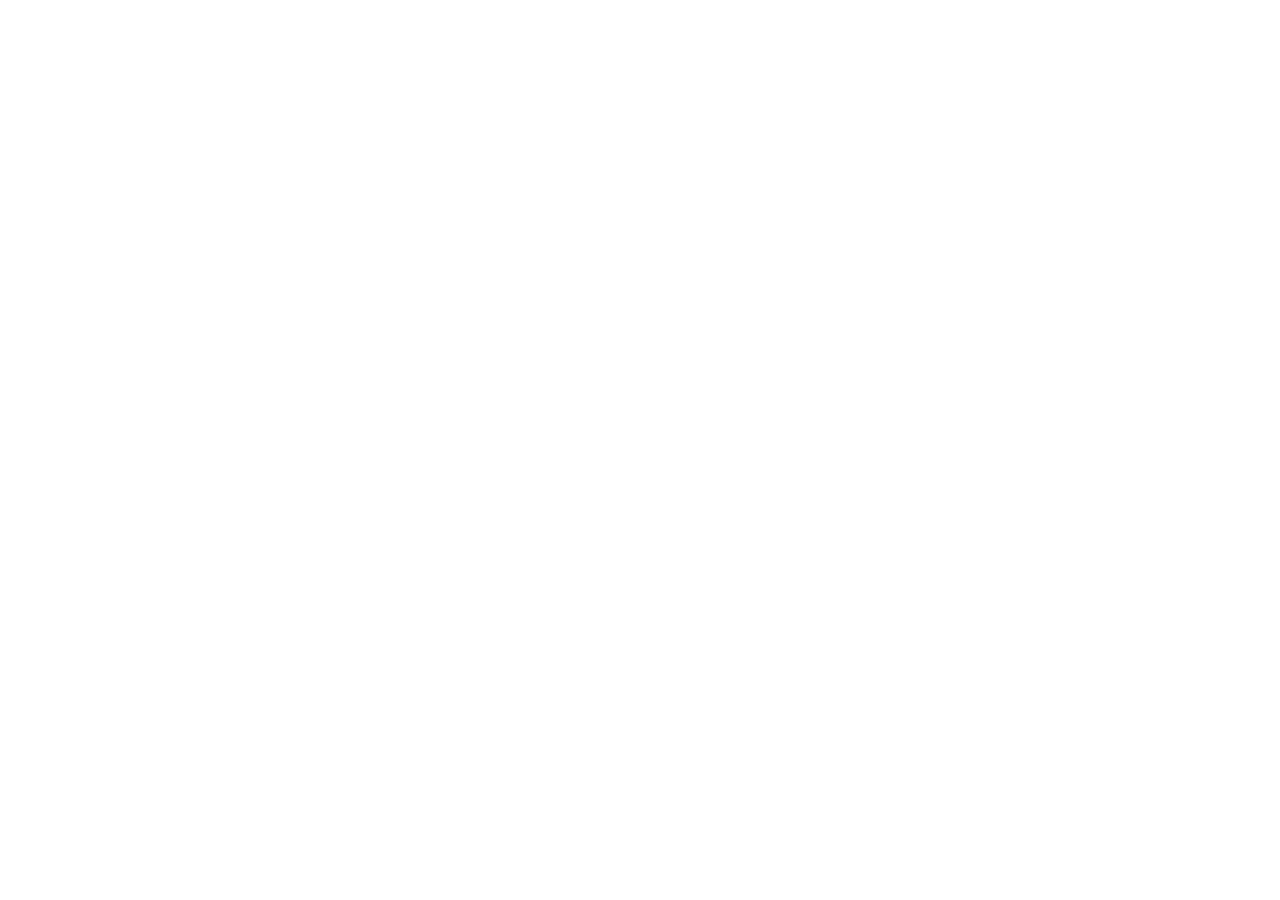
==== About Us.html @ 49855d0d "about page" ====
<!DOCTYPE html>
<html lang="en">
<head>
     <meta charset="UTF-8">
    <meta name="viewport" content="width=device-width, initial-scale=1.0">
    <title>WIM  Civil & Building Engineers Uganda</title>
    <link rel="stylesheet" href="./About Us.css">
    <meta name="description" content="WIM Services Limited is a ugandan multi-displinary engineering company 
    specializing in Road construction and water Engineering .">
</head>
<body>
    
</body>
</html>
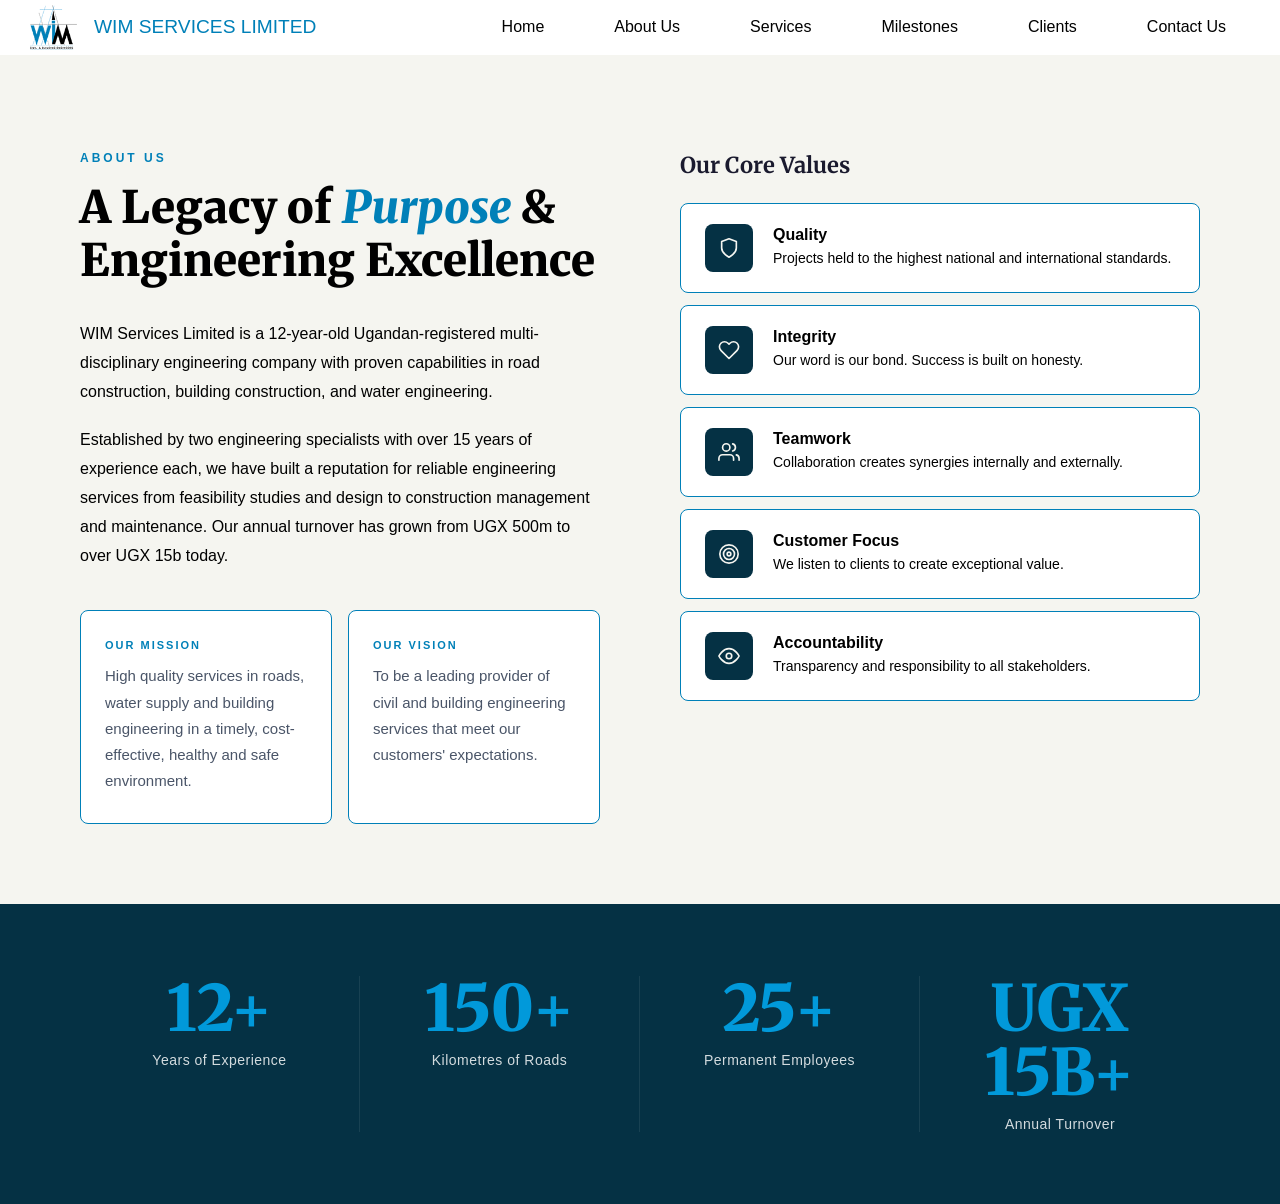
==== commit 84860b07: "Service page" ====
--- a/About Us.html
+++ b/About Us.html
@@ -3,12 +3,179 @@
 <head>
      <meta charset="UTF-8">
     <meta name="viewport" content="width=device-width, initial-scale=1.0">
-    <title>WIM  Civil & Building Engineers Uganda</title>
+    <title>WIM  Civil & Building Engineers-About us</title>
     <link rel="stylesheet" href="./About Us.css">
     <meta name="description" content="WIM Services Limited is a ugandan multi-displinary engineering company 
     specializing in Road construction and water Engineering .">
+    <link href="https://fonts.googleapis.com/css2?family=Merriweather:wght@400;700;900&family=Inter:wght@300;400;500;600&display=swap" rel="stylesheet">
 </head>
 <body>
+<!-- Reuse the same header from Index.html for consistency -->
+    <header>
+        <nav class="navbar">
+            <div class="logo">
+                <img src="./ASSETS/IMAGES/wim logo-2.png" alt="WIM Services Limited Logo">
+                <span>WIM SERVICES LIMITED</span>
+                
+            </div>
+            
+            <!-- Hamburger menu button for mobile -->
+            <button class="hamburger" id="hamburgerBtn" aria-label="Open navigation menu">
+                <span></span>
+                <span></span>
+                <span></span>
+            </button>
+
+            <ul class="nav-links">
+                <li><a href="./Index.html">Home</a></li>
+                <li><a href="./About Us.html">About Us</a></li>
+                <li><a href="#services">Services</a></li>
+                <li><a href="#Milestones">Milestones</a></li>
+                <li><a href="#clients">Clients</a></li>
+                <li><a href="#contact">Contact Us</a></li>
+
+            </ul>
+
+            <!-- Mobile Navigation Links -->
+            <ul class="nav-links-mobile">
+                <li><a href="#home">Home</a></li>
+                <li><a href="./About Us.html">About Us</a></li>
+                <li><a href="#services">Services</a></li>
+                <li><a href="#Milestones">Milestones</a></li>
+                <li><a href="#clients">Clients</a></li>
+                <li><a href="#contact">Contact Us</a></li>
+            </ul>
+
+        </nav>
+    </header>
+    <main>
     
+        <!-- About Us Content -->
+        <section id="about">
+            <div class="about-grid">
+ 
+    <!-- LEFT — Story + Mission/Vision -->
+    <div class="about-left reveal">
+      <p class="about-tag">About Us</p>
+      <h2 class="about-title">
+        A Legacy of <span class="gold">Purpose</span> &amp;<br>
+        Engineering Excellence
+      </h2>
+ 
+      <p class="about-body">
+        WIM Services Limited is a 12-year-old Ugandan-registered multi-disciplinary
+        engineering company with proven capabilities in road construction, building
+        construction, and water engineering.
+      </p>
+ 
+      <p class="about-body">
+        Established by two engineering specialists with over 15 years of experience
+        each, we have built a reputation for reliable engineering services from
+        feasibility studies and design to construction management and maintenance.
+        Our annual turnover has grown from UGX 500m to over UGX 15b today.
+      </p>
+ 
+      <div class="mv-grid">
+        <div class="mv-card">
+          <div class="mv-label">Our Mission</div>
+          <div class="mv-text">High quality services in roads, water supply and building engineering in a timely, cost-effective, healthy and safe environment.</div>
+        </div>
+        <div class="mv-card">
+          <div class="mv-label">Our Vision</div>
+          <div class="mv-text">To be a leading provider of civil and building engineering services that meet our customers' expectations.</div>
+        </div>
+       </div>
+      </div>
+
+       <!-- RIGHT — Core Values -->
+    <div class="about-right reveal-right">
+      <h3 class="values-title">Our Core Values</h3>
+      <div class="values-list">
+ 
+        <div class="value-card">
+          <div class="value-icon">
+            <!-- Shield / Quality -->
+            <svg viewBox="0 0 24 24"><path d="M12 22s8-4 8-10V5l-8-3-8 3v7c0 6 8 10 8 10z"/></svg>
+          </div>
+          <div class="value-text-wrap">
+            <div class="value-name">Quality</div>
+            <div class="value-desc">Projects held to the highest national and international standards.</div>
+          </div>
+        </div>
+ 
+        <div class="value-card">
+          <div class="value-icon">
+
+            <!-- Heart / Integrity -->
+            <svg viewBox="0 0 24 24"><path d="M20.84 4.61a5.5 5.5 0 0 0-7.78 0L12 5.67l-1.06-1.06a5.5 5.5 0 0 0-7.78 7.78l1.06 1.06L12 21.23l7.78-7.78 1.06-1.06a5.5 5.5 0 0 0 0-7.78z"/></svg>
+          </div>
+          <div class="value-text-wrap">
+            <div class="value-name">Integrity</div>
+            <div class="value-desc">Our word is our bond. Success is built on honesty.</div>
+          </div>
+        </div>
+ 
+        <div class="value-card">
+          <div class="value-icon">
+            <!-- People / Teamwork -->
+            <svg viewBox="0 0 24 24"><path d="M17 21v-2a4 4 0 0 0-4-4H5a4 4 0 0 0-4 4v2"/><circle cx="9" cy="7" r="4"/><path d="M23 21v-2a4 4 0 0 0-3-3.87"/><path d="M16 3.13a4 4 0 0 1 0 7.75"/></svg>
+          </div>
+          <div class="value-text-wrap">
+            <div class="value-name">Teamwork</div>
+            <div class="value-desc">Collaboration creates synergies internally and externally.</div>
+          </div>
+        </div>
+ 
+        <div class="value-card">
+          <div class="value-icon">
+            <!-- Target / Customer Focus -->
+            <svg viewBox="0 0 24 24"><circle cx="12" cy="12" r="10"/><circle cx="12" cy="12" r="6"/><circle cx="12" cy="12" r="2"/></svg>
+          </div>
+          <div class="value-text-wrap">
+            <div class="value-name">Customer Focus</div>
+            <div class="value-desc">We listen to clients to create exceptional value.</div>
+          </div>
+        </div>
+ 
+        <div class="value-card">
+          <div class="value-icon">
+            <!-- Eye / Accountability -->
+            <svg viewBox="0 0 24 24"><path d="M1 12s4-8 11-8 11 8 11 8-4 8-11 8-11-8-11-8z"/><circle cx="12" cy="12" r="3"/></svg>
+          </div>
+          <div class="value-text-wrap">
+            <div class="value-name">Accountability</div>
+            <div class="value-desc">Transparency and responsibility to all stakeholders.</div>
+          </div>
+        </div>
+ 
+      </div>
+    </div>
+ 
+  </div>
+
+        </section>
+
+        <!-- ══ STATS STRIP ════════════════════════════════════════ -->
+<section id="stats">
+  <div class="stats-grid">
+    <div class="stat-item reveal">
+      <div class="stat-num">12+</div>
+      <div class="stat-label">Years of Experience</div>
+    </div>
+    <div class="stat-item reveal">
+      <div class="stat-num">150+</div>
+      <div class="stat-label">Kilometres of Roads</div>
+    </div>
+    <div class="stat-item reveal">
+      <div class="stat-num">25+</div>
+      <div class="stat-label">Permanent Employees</div>
+    </div>
+    <div class="stat-item reveal">
+      <div class="stat-num">UGX 15B+</div>
+      <div class="stat-label">Annual Turnover</div>
+    </div>
+  </div>
+</section>
+    </main>
 </body>
 </html>
--- a/About Us.css
+++ b/About Us.css
@@ -0,0 +1,408 @@
+*
+{
+    margin: 0;
+    padding: 0;
+    box-sizing: border-box;
+}
+body
+{
+    min-height: 100dvh;
+   
+    background-size: cover;
+    background-repeat: no-repeat;
+    background-position: center;
+    font-family: 'Segoe UI', Tahoma, Geneva, Verdana, sans-serif;
+}
+
+
+.navbar 
+{
+    background-color: white;
+    box-shadow: 3px 3px 10px rgba(0, 0, 0, 0.2);
+    display: flex;
+    align-items: center;
+    justify-content: space-between;
+    padding: 0 24px;
+}
+
+.navbar .logo {
+    display: flex;
+    align-items: center;
+    font-size: 1.5rem;
+    font-weight: bold;
+    gap: 12px;
+}
+
+.logo img {
+    width: 58px;
+    height: auto;
+    max-height: 58px;
+}
+
+.logo span 
+{
+    color: #0080b8;
+    align-items: center;
+    font-size: 1.2rem;
+    font-weight: 500;
+}
+.navbar .nav-links,
+.navbar .nav-links-mobile {
+    display: flex;
+    list-style: none;
+    gap: 10px;
+    justify-content: flex-end;
+    align-items: center;
+    margin: 0;
+}
+.nav-links li,
+.nav-links-mobile li {
+    height: 50px;
+}
+.nav-links li a,
+.nav-links-mobile li a {
+    display: flex;
+    height: 100%;
+    padding: 0 30px;
+    text-decoration: none;
+    align-items: center;
+    color: black;
+    /*
+    font-size: 1rem;
+    line-height: 50px;
+    */
+}
+nav a:hover
+{
+    color: #0080b8;
+    transition: 0.3s ease-in-out;
+    background-color: black;
+}
+
+/* Hamburger menu button */
+.hamburger 
+{
+    display: none;
+    flex-direction: column;
+    justify-content: center;
+    align-items: center;
+    width: 40px;
+    height: 40px;
+    background: none;
+    border: none;
+    cursor: pointer;
+    z-index: 1001;
+}
+
+.hamburger span 
+{
+    width: 28px;
+    height: 3px;
+    background-color: #0080b8;
+    margin: 4px 0;
+    border-radius: 2px;
+    transition: 0.3s ease;
+}
+
+.nav-links-mobile
+{
+    position: fixed;
+    top: 0;
+    right: -250px;
+    width: 250px;
+    height: 100vh;
+    z-index: 999;
+    background-color: rgba(255, 255, 255, 0.544);
+    box-shadow: -10px 0 10px rgba(0, 0, 0, 0.2);
+    display: flex;
+    flex-direction: column;
+    align-items: flex-start;
+    justify-content: flex-start;
+    transition: right 0.3s ease;
+}
+
+.nav-links-mobile.active
+{
+    right: 0;
+}
+
+.nav-links-mobile li
+{
+    
+    width: 100%;
+    
+}
+.nav-links-mobile a
+{
+    width: 100%;
+
+    
+}
+
+/* ── ABOUT SECTION ── */
+  #about 
+  {
+    background-color: #F5F5F0;
+    padding: 96px 80px 80px;
+  }
+ 
+  .about-grid 
+  {
+    display: grid;
+    grid-template-columns: 1fr 1fr;
+    gap: 80px;
+    max-width: 1280px;
+    margin: 0 auto;
+  }
+  /* LEFT COLUMN */
+  .about-left {}
+ 
+  .about-tag 
+  {
+    font-size: 12px;
+    font-weight: 600;
+    letter-spacing: 3px;
+    text-transform: uppercase;
+    color: #0080b8;
+    margin-bottom: 16px;
+  }
+ 
+  .about-title 
+  {
+    font-family: 'Merriweather', Georgia, serif;
+    font-size: clamp(32px, 3.5vw, 48px);
+    font-weight: 900;
+    line-height: 1.2;
+    color: var(--text-dark);
+    margin-bottom: 32px;
+  }
+ 
+  .about-title .gold 
+  {
+    color: #0080b8;
+    font-style: italic;
+  }
+ 
+  .about-body {
+    font-size: 16px;
+    font-weight: 400;
+    line-height: 1.8;
+    color: var(--text-body);
+    margin-bottom: 20px;
+  }
+ 
+  /* Mission / Vision Cards */
+  .mv-grid 
+  {
+    display: grid;
+    grid-template-columns: 1fr 1fr;
+    gap: 16px;
+    margin-top: 40px;
+  }
+ 
+  .mv-card 
+  {
+    background-color: white;
+    border: 1px solid #0080b8;
+    border-radius: 8px;
+    padding: 28px 24px;
+    transition: box-shadow 0.2s;
+  }
+ 
+  .mv-card:hover {
+    box-shadow: 0 4px 20px rgba(0,0,0,0.08);
+  }
+ 
+  .mv-label 
+  {
+    font-size: 11px;
+    font-weight: 600;
+    letter-spacing: 2px;
+    text-transform: uppercase;
+    color: #0080b8;
+    margin-bottom: 12px;
+  }
+ 
+  .mv-text {
+    font-size: 15px;
+    line-height: 1.75;
+    color: #4a5568;
+    font-weight: 400;
+  }
+  
+  /* RIGHT COLUMN — Core Values */
+  .about-right {}
+ 
+  .values-title 
+  {
+    font-family: 'Merriweather', serif;
+    font-size: 22px;
+    font-weight: 700;
+    color: #1a1a2e;
+    margin-bottom: 24px;
+  }
+ 
+  .values-list 
+  {
+    display: flex;
+    flex-direction: column;
+    gap: 12px;
+  }
+ 
+  .value-card 
+  {
+    background: #ffffff;
+    border: 1px solid #0080b8;
+    border-radius: 8px;
+    padding: 20px 24px;
+    display: flex;
+    align-items: center;
+    gap: 20px;
+    transition: box-shadow 0.2s, transform 0.2s;
+  }
+ 
+  .value-card:hover {
+    box-shadow: 0 4px 16px rgba(0,0,0,0.08);
+    transform: translateX(4px);
+  }
+ 
+  .value-icon 
+  {
+    width: 48px;
+    height: 48px;
+    background: #053144;
+    border-radius: 8px;
+    display: flex;
+    align-items: center;
+    justify-content: center;
+    flex-shrink: 0;
+  }
+ 
+  .value-icon svg 
+  {
+    width: 22px;
+    height: 22px;
+    stroke: #F5F5F0;
+    fill: none;
+    stroke-width: 1.8;
+    stroke-linecap: round;
+    stroke-linejoin: round;
+  }
+ 
+  .value-text-wrap {}
+ 
+  .value-name {
+    font-size: 16px;
+    font-weight: 600;
+    color: var(--text-dark);
+    margin-bottom: 3px;
+  }
+ 
+  .value-desc {
+    font-size: 14px;
+    color: var(--text-muted);
+    line-height: 1.6;
+  }
+
+  /* ── STATS STRIP ── */
+  #stats 
+  {
+    background: #053144;
+    padding: 72px 80px;
+  }
+ 
+  .stats-grid 
+  {
+    display: grid;
+    grid-template-columns: repeat(4, 1fr);
+    gap: 0;
+    max-width: 1280px;
+    margin: 0 auto;
+    text-align: center;
+  }
+ 
+  .stat-item 
+  {
+    padding: 0 20px;
+    border-right: 1px solid rgba(255,255,255,0.08);
+    transition: transform 0.2s;
+  }
+ 
+  .stat-item:last-child { border-right: none; }
+  .stat-item:hover { transform: translateY(-4px); }
+ 
+  .stat-num 
+  {
+    font-family: 'Merriweather', serif;
+    font-size: clamp(40px, 5vw, 64px);
+    font-weight: 900;
+    color: #0199da;
+    line-height: 1;
+    margin-bottom: 12px;
+  }
+ 
+  .stat-label {
+    font-size: 14px;
+    font-weight: 400;
+    letter-spacing: 0.5px;
+    color: rgba(255, 255, 255, 0.829);
+  }
+
+  
+ 
+  
+  /* ── RESPONSIVE ── */
+  @media (max-width: 960px) 
+  {
+    #about { padding: 72px 32px; }
+    .about-grid { grid-template-columns: 1fr; gap: 56px; }
+    #stats { padding: 56px 32px; }
+    .stats-grid { grid-template-columns: repeat(2, 1fr); gap: 40px; }
+    .stat-item { border-right: none; }
+  }
+ 
+  @media (max-width: 520px) 
+  {
+    .mv-grid { grid-template-columns: 1fr; }
+    .stats-grid { grid-template-columns: 1fr 1fr; }
+    .stat-num { font-size: 40px; }
+  }
+ 
+  
+ 
+  
+
+
+/* Responsive styles */
+@media (max-width: 768px) 
+{
+    .nav-links {
+        display: none;
+    }
+    .hamburger {
+        display: flex;
+    }
+}
+
+
+/* Show hamburger on mobile */
+@media (max-width: 900px) 
+{
+    .hamburger {
+        display: flex;
+    }
+    .navbar .nav-links {
+        display: none;
+    }
+}
+
+/* Desktop only */
+@media (min-width: 901px) 
+{
+    .hamburger {
+        display: none;
+    }
+    .navbar .nav-links-mobile {
+        display: none;
+    }
+}
